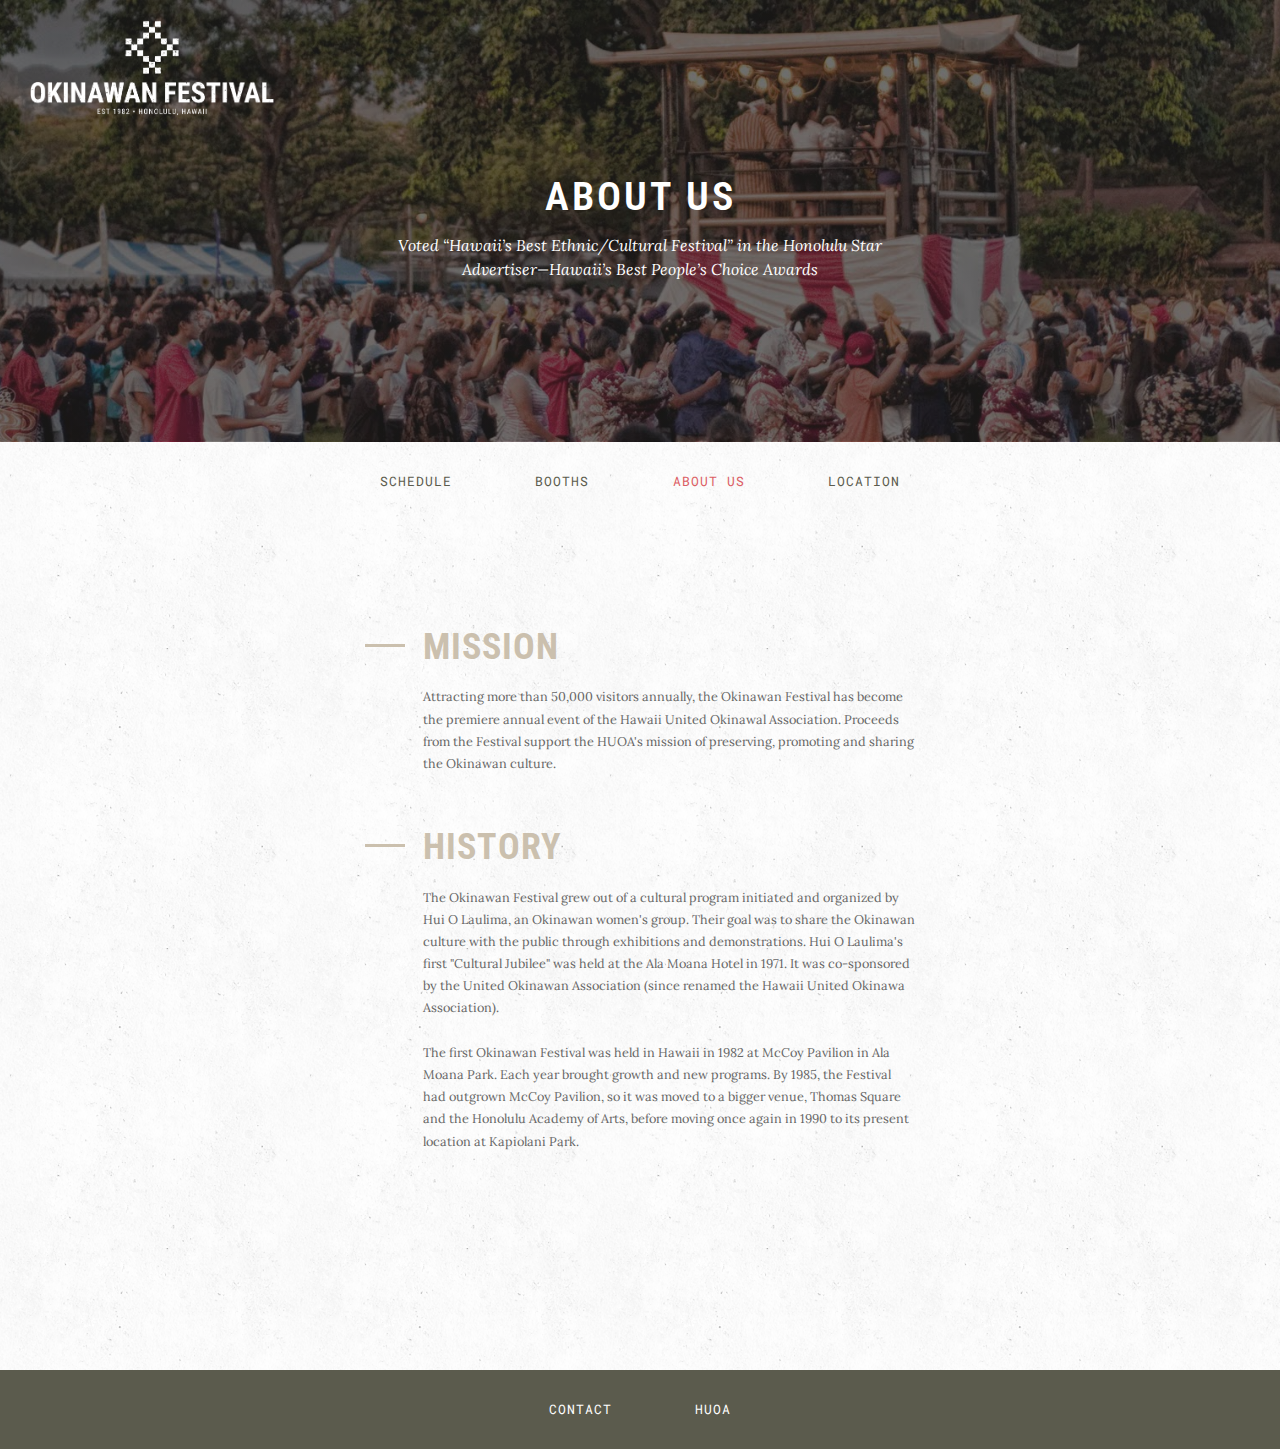
==== about.html @ 2ded5809 "crit" ====
<!doctype html>
<html lang="en">
<head>
<meta charset="utf-8" />
<title>Okinawan Festival | ABOUT US</title> 

<!-- HTML5 -->
<!--[if lt IE 9]>
    <script src="http://html5shim.googlecode.com/svn/trunk/html5.js"></script>
<![endif]-->
    
<!-- VIEWPORT FOR MOBILE -->
<meta name="viewport" content="width=device-width, initial-scale=1" />
     
<!-- MAIN CSS FILE -->    
<link href="css/style.css" rel="stylesheet" type="text/css" />
    
<link href="https://fonts.googleapis.com/css?family=Roboto+Condensed:300,400,700" rel="stylesheet"> 
    
<link href="https://fonts.googleapis.com/css?family=Lora:400,400i,700,700i" rel="stylesheet">
    
<link href="https://fonts.googleapis.com/css?family=Roboto+Mono:300,400,500,700" rel="stylesheet">
    
<link href="https://fonts.googleapis.com/css?family=Roboto:100,100i,300,400,500,700,900" rel="stylesheet">
    


 
 
</head>

<body> 
    
     
    
<header class="site-header toggle-nav">
    
    
    
    
    <div class="site-branding">
        
        
           <a href="index.html"><img src="img/logo-white.png" class="scale-with-grid logo-small"></a>
        
        </div>  
    
    
     

      <!--  Video is muted & autoplays, placed after major DOM elements for performance & has an image fallback --> 
    <!--
            <video autoplay loop id="video-background" muted plays-inline>
              <source src="/img/Bon%20Dance%20-%20Sights%20and%20Sounds%20at%20the%20Okinawan%20Festival.mp4" type="video/mp4">
            </video>
    
    -->

    <!--
<div class="hero-wrapper">

 
      <video loop="loop" muted="muted" autoplay="autoplay">
        <source src="/img/Bon%20Dance%20-%20Sights%20and%20Sounds%20at%20the%20Okinawan%20Festival.mp4"/>
      </video>

</div>
             
--> 
    
 
    
     <section class="hero hero-about text-centered"> 
         
      
        
              
             
             
            <h1>ABOUT US</h1>  
             

            
          <div class="subhead">
            <!--<h3>"It is from knowing the humble beginnings of this wonderful cultural event that we come to fully appreciate it."</h3>
            -->
              
              
            <h3>Voted “Hawaii’s Best Ethnic/Cultural Festival” in the Honolulu Star Advertiser&mdash;Hawaii’s Best People’s Choice Awards
            </h3>
              
          </div>
            
        

        
         
    </section>


    
   
        <nav class="site-navigation">
            <div class="menu-button navicon">NAVICON</div>
            <ul class="nav">
               
                <li><a href="schedule.html">SCHEDULE</a></li>
                <li><a href="booths.html">BOOTHS</a></li>
                <li class="selected"><a href="about.html">ABOUT US</a>
                </li> 
                <li><a href="location.html">LOCATION</a>
                </li> 
            </ul>
        </nav>
        
</header>
    

<main class="site-main test">
    
    
    <div class="container">
        
        <div class="aboutus">
            
        <div class="rectangle"></div>
        <h2>MISSION</h2>
        
        <p>Attracting more than 50,000 visitors annually, the Okinawan Festival has become the premiere annual event of the Hawaii United Okinawal Association. Proceeds from the Festival support the HUOA's mission of preserving, promoting and sharing the Okinawan culture.</p>
        <br>
        
        <div id="rectangle"></div><h2>HISTORY</h2>
        
        <p>The Okinawan Festival grew out of a cultural program initiated and organized by Hui O Laulima, an Okinawan women's group. Their goal was to share the Okinawan culture with the public through exhibitions and demonstrations. Hui O Laulima's first "Cultural Jubilee" was held at the Ala Moana Hotel in 1971. It was co-sponsored by the United Okinawan Association (since renamed the Hawaii United Okinawa Association).
        <br>
        <br>
        The first Okinawan Festival was held in Hawaii in 1982 at McCoy Pavilion in Ala Moana Park. Each year brought growth and new programs. By 1985, the Festival had outgrown McCoy Pavilion, so it was moved to a bigger venue, Thomas Square and the Honolulu Academy of Arts, before moving once again in 1990 to its present location at Kapiolani Park.</p>
            
        </div>
        
    </div><!--END CONTAINER -->
    
    
    
    <!--    
    <section class="superlightgrey">
        <div class="container">
            <div class="row">
                <div class="one-whole column text-centered">
                    <h2>Heading 2</h2>
                    <blockquote>
                        This is a blockquote. Donec sed rhoncus massa. Suspendisse rutrum viverra felis. Vestibulum augue lacus, ullamcorper non suscipit nec, ornare et mauris. Proin mattis fermentum nibh quis gravida.
                        <cite>Citation Source</cite>
                    </blockquote>
                </div>
            </div>
        </div>
    </section> 
    -->
    
</main>
    
    
    
<footer class="site-footer">
   
        <nav class="site-navigation">
            <ul class="nav group">
                <li><a href="index.html">CONTACT</a></li>
                <li><a href="pages.html">HUOA</a></li>
            </ul>
        </nav>
   
</footer>

<!-- MAIN JS -->
<script src="js/script.js"></script>
    
</body>
</html>
---- css/style.css ----
/* #BASE CSS (Initital Setup)
---------------------------------
    #BASE START
        #HTML5
    #BASE CONTENT
        #TYPOGRAPHY
            #BODY
            #HEADINGS
            #PARAGRAPHS
            #LINKS
            #LISTS
            #HELPERS
        #MEDIA
            #IMAGES
        #COMPONENTS
            #BUTTONS
    #BASE LAYOUT
        #MEDIAQUERIES
        #CONTAINER
        #GRID SYSTEM
            #CLEARFIX
    #BASE SITE
        #SITE STRUCTURE
            #HEADER
                #SITE-BRANDING (LOGO)
            #FOOTER
            #SECTIONS
            #SUB PAGES
        #SITE NAVIGATION
            #TOGGLE-NAV (Default for Small Screens)
--------------------------------- */
/* #HTML5 */
header, section, footer, aside, nav, main, article, figure {
  display: block; }

/* #TYPOGRAPHY  */
/* Reference
	62.5%  => 10px
	68.8%  => 11px
	75%    => 12px
	81.3%  => 13px
	87.5%  => 14px
	100%   => 16px
	112.5% => 18px
	125%   => 20px
*/
body p {
  font-family: 'Lora';
  font-size: 9.5pt;
  /* 14px; */
  /*font-size: 78%; /* 14px; */
  line-height: 1.75em;
  /* 14px x 1.5em = 21px */
  font-weight: 400;
  color: #666;
  margin-bottom: 0em; }

/* #HEADINGS
    Based on a Traditional Typographic Scale
    48, 36, 24, 21, 18, 16
*/
h1 {
  font-family: "Roboto Condensed", Helvetica, Arial, sans-serif;
  font-weight: normal;
  margin: 0em 0; }

h2 {
  font-family: "Roboto Condensed", Helvetica, Arial, sans-serif;
  margin: .5em 0; }

h1 {
  font-size: 1em;
  /* 48px / 16px = 3em */
  line-height: 1em;
  font-weight: 600;
  letter-spacing: 3px; }

h2 {
  font-size: 2em;
  /* 36px / 16px = 2.25em */
  line-height: 1.1em;
  font-weight: 700;
  color: #cbc0ae;
  letter-spacing: 1px; }

h3 {
  font-size: .7em;
  /* 24px / 16px = 1.5em */
  line-height: 1.2em;
  font-family: 'Roboto Mono', Helvetica, Arial, sans-serif; }

h4 {
  font-size: 1.3125em;
  /* 21px / 16px = 1.3125em */
  line-height: 1.3em; }

h5 {
  font-size: 1.125em;
  /* 18px / 16px = 1.125em */
  line-height: 1.4em; }

h6 {
  font-size: 1em;
  /* 16px / 16px = 1em */
  line-height: 1.5em; }

/* #PARAGRAPHS */
p {
  margin: 0 0 .5em 0; }

/* #LINKS */
a {
  color: #555;
  text-decoration: none;
  font-weight: 400;
  letter-spacing: 1px; }

a:hover {
  color: #dc5d64;
  letter-spacing: 1px; }

/* #LISTS */
ul, ol, li {
  margin: 0;
  padding: 0; }

ul, ol {
  padding-bottom: 1em; }

ul li ul, ul li ol, ol li ul, ol li ol {
  margin: 0;
  padding-bottom: 0; }

li {
  margin-left: 1.875em; }

/* #BLOCK QUOTES  */
blockquote {
  font-size: 1.142em;
  margin: 1.5em 0;
  padding: 1.5em;
  border-top: 0px solid #ccc;
  border-bottom: 0px solid #ccc; }

blockquote cite {
  display: block;
  opacity: .8;
  font-size: .875em; }

blockquote cite:before {
  content: '\2014';
  margin-right: .25em; }

/* #HELPERS */
.text-centered {
  text-align: center; }

.hidden {
  position: absolute;
  top: -9999px;
  left: -9999px; }

.subheader {
  color: #999;
  margin-top: 1em;
  font-style: normal;
  font-weight: normal;
  clear: both; }

/* HORIZONTAL RULES */
hr {
  border: 0;
  height: 1px;
  background: #ddd;
  margin: 2em 0; }

/* #CODE  */
pre, code {
  font-family: "Courier New", Courier, "Lucida Sans Typewriter", "Lucida Typewriter", monospace;
  font-size: .875em; }

pre {
  margin: 1.5em 0 3em 0;
  line-height: 1.2em; }

code {
  display: block;
  padding: 1em 1.875em;
  background: #f9f9f9;
  border: 1px solid #ccc;
  border-left: 2px solid #ccc;
  overflow-x: auto; }

/* #MEDIA  */
/* #IMAGES */
img.scale-with-grid {
  max-width: 100%;
  height: auto; }

img.float-left {
  float: left;
  margin-right: 1em;
  margin-bottom: 1em;
  clear: both; }

/* Circular images */
img.circular {
  border-radius: 100%; }

/* VIDEO */
.video {
  width: 100%;
  position: relative;
  padding-bottom: 56.25%;
  /* 16:9 */
  padding-top: 25px;
  height: 0;
  margin-bottom: 1em; }
  .video iframe {
    position: absolute;
    top: 0;
    left: 0;
    width: 100%;
    height: 100%; }

/* #COMPONENTS  */
/* #BUTTONS */
button {
  font-size: inherit; }

button, a.button {
  display: inline-block;
  background-color: none;
  border-bottom: 2px solid #dc5d64;
  padding: .35em 0em;
  margin-top: 0em;
  margin-bottom: .5em;
  cursor: pointer;
  line-height: 1em;
  -webkit-transition: all .3s ease;
  -o-transition: all .3s ease;
  transition: all .3s ease;
  color: #dc5d64; }

button.alt, a.button.alt {
  background-color: rgba(255, 255, 255, 0);
  border: 2px solid #dc5d64;
  color: #dc5d64;
  -webkit-transition: all .3s ease;
  -o-transition: all .3s ease;
  transition: all .3s ease; }

button:hover, a.button:hover {
  background-color: rgba(255, 255, 255, 0);
  border-bottom: solid 2px #333;
  text-decoration: none;
  -webkit-transition: all .5s ease;
  -o-transition: all .5s ease;
  transition: all .5s ease;
  color: #333; }

/* #ACCORDIAN */
.accordian {
  border-top: 1px solid #eee;
  border-bottom: 1px solid #eee;
  margin-top: 2em; }
  .accordian + .accordian {
    border-top: none;
    margin-top: 0; }
  .accordian .collapsible {
    opacity: 0;
    max-height: 0;
    -webkit-transition: 0.2s ease-in-out all;
    -o-transition: 0.2s ease-in-out all;
    transition: 0.2s ease-in-out all;
    padding: 0 1.5em;
    overflow: hidden; }
  .accordian.open .collapsible {
    opacity: 1;
    max-height: 2000px;
    padding: 1em 1.5em 3em 1.5em; }
  .accordian h4 {
    margin: 0;
    padding: 1.5em 1em; }
    .accordian h4 span.light {
      margin-left: .3em;
      font-weight: normal; }
    .accordian h4:hover {
      background: rgba(0, 0, 0, 0.03);
      cursor: pointer; }
  .accordian:last-of-type {
    margin-bottom: 3em; }
  .accordian p:last-of-type {
    margin-bottom: 0; }
  .accordian:after {
    content: "";
    display: table;
    clear: both; }

/* ACCORDIAN ARROWS */
.accordian .arrow {
  width: 0;
  height: 0;
  border-left: 5px solid transparent;
  border-right: 5px solid transparent;
  border-top: 5px solid #888;
  border-bottom: 1px solid transparent;
  display: inline-block;
  float: right;
  margin-top: .5em;
  margin-bottom: 0;
  margin-left: .5em;
  margin-right: .2em; }
  .accordian .arrow.up {
    border-bottom: 5px solid #888;
    border-top: none;
    margin-bottom: 2px; }

.accordian.open .arrow {
  border-bottom: 5px solid #888;
  border-top: none;
  margin-bottom: 2px; }

/* LAYOUT */
/*
#MEDIA QUERIES (Mobile First)
	#DEFAULT+ (Mobile First - Default Settings in the CSS Above)
	#SMALL- (Mobile Only Overrides) - max-width: 767px
	#MEDIUM+ (Tablet) - min-width: 768px
	#LARGE+ (Desktop) - min-width: 1050px
	#EXTRALARGE+ (Desktop+) - min-width: 1250px  */
/* SMALL+ (Mobile First Defaults) */
body {
  margin: 0;
  padding: 0; }

.container {
  width: 92%;
  margin: 0 auto;
  padding: 0 4%; }

/* SMALL- MEDIA QUERY (e.g. for mobile overrides) */
@media (max-width: 767px) {
  /* Inherits Small/Mobile Body Type from Above */
  /* Inherits Small/Mobile Fluid Width from Above */ }

/* #MEDIUM+ MEDIA QUERY */
@media (min-width: 768px) {
  /* Inherits Small/Mobile Body Type from Above */
  /* Inherits Small/Mobile Fluid Width from Above */ }

/* #LARGE+ MEDIA QUERY */
@media (min-width: 1050px) {
  /* LARGE BODY TYPE */
  body {
    font-size: 100%;
    /* 16px; */ }
  /* FIXED WIDTH */
  .container {
    width: 900px;
    padding: 0 50px; } }

/* #EXTRA-LARGE+ MEDIA QUERY */
@media (min-width: 1250px) {
  /* EXTRA-LARGE BODY TYPE */
  body {
    font-size: 112.5%;
    /* 18px; */ }
  /* FIXED WIDTH */
  .container {
    width: 1100px; } }

/* Default Grid (on SMALL+ Screen Sizes) */
.row {
  margin: 0; }

.column {
  margin: 0 0 .5em 0; }

/* Medium Grid (on MEDIUM+ Screen Sizes) */
@media (min-width: 768px) {
  .column {
    float: left;
    margin-right: 8%; }
  .column:last-child {
    margin-right: 0; }
  .column.centered {
    float: none;
    margin-left: auto;
    margin-right: auto; }
  .one-whole.column {
    width: 100%; }
  .one-half.column {
    width: 46%; }
  .one-third.column {
    width: 28%; }
  .two-thirds.column {
    width: 64%; }
  .one-fourth.column {
    width: 19%; }
  .one-fifth.column {
    width: 13.6%; }
  .four-fifths.column {
    width: 77%; } }

/* #CLEARFIXES */
.group:after,
.row:after,
.container:after,
.nav:after {
  content: "";
  display: table;
  clear: both;
  font-size: 0; }

/* Header & Footer */
body {
  background: #fff; }

/* Header & Footer */
.site-header a,
.site-footer a {
  color: #fff; }

.site-header a:hover,
.site-footer a:hover {
  color: #dc5d64;
  text-decoration: none; }

/* Header Only */
.site-header {
  background: #fff;
  border-bottom: 0px solid #ccc; }
  .site-header .container {
    padding-top: .5em; }
    @media (min-width: 768px) {
      .site-header .container {
        padding-top: .75em; } }

/* Site Branding */
.site-branding {
  display: block;
  width: 100%;
  padding-bottom: 25px; }
  .site-branding .logo-small {
    height: 100px;
    width: auto;
    padding-top: 20px;
    padding-left: 30px;
    padding-bottom: 25px; }
  .site-branding h1 {
    font-size: 1.5em;
    font-weight: normal;
    font-style: normal;
    margin: 0 auto;
    color: #999;
    padding: .5em 0 .1em 0; }
    .site-branding h1 a {
      font-weight: bold; }

@media (max-width: 767px) {
  .site-branding {
    display: block;
    width: 100%;
    padding-bottom: 50px; }
    .site-branding .logo-small {
      display: block;
      margin: 0 auto;
      padding-left: 0; } }

/* Footer Only */
.site-footer {
  background: #5b5b4d;
  border-top: 0px solid #ccc;
  margin-top: 0px; }
  .site-footer .site-navigation a {
    color: #fff; }
  .site-footer a:hover {
    color: #dc5d64;
    text-decoration: none; }
  .site-footer .container {
    padding-top: .25em;
    padding-bottom: .25em; }
    @media (min-width: 768px) {
      .site-footer .container {
        padding-bottom: .5em; } }

.logo {
  display: inline-block;
  width: 450px; }

/* Main Site Section (Main Content Area) */
.site-main {
  padding-top: 150px;
  background: url("/img/white-wall.png");
  background-repeat: repeat;
  background-size: auto;
  background-position: top; }
  .site-main a.button {
    margin-top: 1.5em; }
  .site-main .rectangle {
    height: 3px;
    width: 40px;
    background-color: #cbc0ae;
    display: block;
    float: left;
    margin: 1em .25em 20em 0em; }

@media (max-width: 767px) {
  .site-main.home {
    padding-top: 0; } }

div.subhead {
  display: block;
  margin: 0 auto;
  width: 45%;
  padding-top: 0em; }
  div.subhead h3 {
    font-family: 'Lora';
    font-size: .88em;
    font-weight: 400;
    font-style: normal;
    color: #777;
    line-height: 150%;
    padding-top: 0px;
    font-style: italic; }

.banner {
  position: absolute;
  width: 130px;
  right: 100px;
  top: 400px; }

@media (max-width: 767px) {
  .site-main .rectangle {
    display: none; } }

@media (max-width: 767px) {
  .site-main {
    padding-top: 0;
    padding-top: 25px; }
  .handstand {
    display: block; } }

@media (min-width: 768px) {
  .handstand {
    height: auto;
    width: 45%;
    position: absolute;
    display: block; }
  .half-container {
    position: relative; }
  .half-container .row {
    position: absolute;
    top: 0;
    padding-right: 30px; }
  #ourstory {
    padding-top: 200px; } }

.partial-column {
  width: 85%;
  height: auto;
  display: block; }

@media (max-width: 767px) {
  .partial-column {
    width: 85%;
    height: auto;
    display: block;
    margin: 0 auto;
    text-align: center; } }

.ourstory {
  opacity: 0;
  padding-top: 1.2em; }

.ourstoryfadein {
  opacity: 1;
  padding-top: 0em;
  -webkit-transition: all 1.5s ease;
  -o-transition: all 1.5s ease;
  transition: all 1.5s ease; }

.story-image {
  opacity: 1;
  margin-top: 0em;
  -webkit-transition: all 1.75s ease;
  -o-transition: all 1.75s ease;
  transition: all 1.75s ease; }

.girl {
  padding-top: 25px;
  width: 700px; }

@media (max-width: 767px) {
  .girl {
    padding-top: 0px;
    width: 700px; } }

.story-image-fadein {
  opacity: 1;
  margin-top: 0em;
  -webkit-transition: all 1.75s ease;
  -o-transition: all 1.75s ease;
  transition: all 1.75s ease; }

div.one-half.column img {
  display: block; }

.okinawa-islands {
  width: 16em;
  height: auto;
  position: absolute;
  right: 200px;
  top: 1180px; }

@media (max-width: 767px) {
  .okinawa-islands {
    display: none; } }

.hawaiian-islands {
  width: 25em;
  height: auto;
  position: absolute;
  left: 150px;
  top: 2000px; }

@media (max-width: 767px) {
  .hawaiian-islands {
    display: none; } }

@media (max-width: 767px) {
  div.one-half.column img {
    display: block; }
  #ourstory {
    padding-top: 0px; } }

.ourentertainment .one-half.column {
  padding-top: 10em; }

.ourentertainment img {
  padding-top: 15em; }

.ent {
  opacity: 0;
  margin-top: 1.2em; }

.ourentertainmentfadein {
  opacity: 1;
  margin-top: 0em;
  -webkit-transition: all 1.5s ease;
  -o-transition: all 1.5s ease;
  transition: all 1.5s ease; }

.ent-image {
  opacity: 0;
  margin-top: 1em; }

.ent-image-fadein {
  opacity: 1;
  margin-top: 0em;
  -webkit-transition: all 1.75s ease;
  -o-transition: all 1.75s ease;
  transition: all 1.75s ease; }

@media (max-width: 767px) {
  .ourentertainment {
    margin-bottom: 2em; }
    .ourentertainment .one-half.column {
      padding-top: 0px; }
    .ourentertainment img {
      padding-top: 0px; } }

.pattern {
  height: 250px;
  position: absolute; }

.ourgoods .one-half.column {
  padding-top: 10em; }

.ourgoods img {
  padding-top: 12em; }

@media (max-width: 767px) {
  .ourgoods {
    margin-bottom: 2em; }
    .ourgoods .one-half.column {
      padding-top: 0em; }
    .ourgoods img {
      padding-top: 0em; } }

.goods {
  opacity: 0;
  margin-top: 1.2em; }

.goods-fadein {
  opacity: 1;
  margin-top: 0em;
  -webkit-transition: all 1.5s ease;
  -o-transition: all 1.5s ease;
  transition: all 1.5s ease; }

.goods-image {
  opacity: 0;
  margin-top: 1em; }

.goods-image-fadein {
  opacity: 1;
  -webkit-transition: all 1.75s ease;
  -o-transition: all 1.75s ease;
  transition: all 1.75s ease;
  margin-top: 0em; }

.ourlocation .one-half.column {
  padding-top: 15em;
  padding-bottom: 15em; }

.ourlocation img {
  padding-top: 12em; }

@media (max-width: 767px) {
  .ourlocation {
    margin-bottom: 2em; }
    .ourlocation .one-half.column {
      padding-top: 0em;
      padding-bottom: 1em; }
    .ourlocation img {
      padding-top: 0em; } }

.diamondhead {
  display: block; }

.location {
  opacity: 0;
  margin-top: 1.2em; }

.location-fadein {
  opacity: 1;
  margin-top: 0em;
  -webkit-transition: all 1.5s ease;
  -o-transition: all 1.5s ease;
  transition: all 1.5s ease; }

.location-image {
  opacity: 0;
  margin-top: 1em; }

.location-image-fadein {
  opacity: 1;
  -webkit-transition: all 1.75s ease;
  -o-transition: all 1.75s ease;
  transition: all 1.75s ease;
  margin-top: 0em; }

/* Main Sections */
section {
  padding: 0em 0; }

/* Hero Sections */
.container .hero {
  position: relative;
  top: 2em;
  margin-bottom: 3em; }

.hero {
  background-repeat: no-repeat;
  background-size: cover;
  background-position: center;
  border-top: none;
  padding: 8em 1em 8em 1em;
  margin-bottom: 0em;
  background-color: #f2f1ef; }
  .hero h1, .hero h2 {
    font-size: 2.2em;
    line-height: 1.1em;
    max-width: 10em;
    color: #dc5d64;
    padding-bottom: 0em; }
  .hero p {
    max-width: 22em; }
  .hero.text-centered h1, .hero.text-centered h2, .hero.text-centered h3, .hero.text-centered h4, .hero.text-centered h5, .hero.text-centered h6, .hero.text-centered p {
    margin-left: auto;
    margin-right: auto; }
  .hero.full-width {
    margin-top: 0;
    margin-bottom: 0; }

/* Colored Sections */
section.superlightgrey {
  background: #f9f9f9;
  padding: 5em 0 2em 0; }

section.lightgrey {
  background: #e0e0e0;
  padding: 5em 0 2em 0; }

section.darkgrey {
  background: #222;
  color: #fff;
  padding: 5em 0 2em 0; }

section.nav {
  background-color: #4e4755;
  height: 15px; }

section.hero.superlightgrey, section.hero.lightgrey, section.hero.darkgrey {
  padding: 6em 1em 5em 1em; }

/* Sub Pages with Multiple Column Layout */
@media (min-width: 768px) {
  .subpage-sidebar {
    float: left;
    width: 21%;
    padding-right: 4%; } }

.subpage-sidebar .subheader {
  font-size: 1em;
  font-style: normal;
  font-weight: normal;
  margin-top: .5em;
  margin-bottom: 0;
  padding: .5em 0;
  border-bottom: 0px solid #ccc;
  text-transform: uppercase;
  letter-spacing: .1em;
  color: #999; }

.subpage-main {
  margin-bottom: 0em; }
  @media (min-width: 768px) {
    .subpage-main {
      float: right;
      width: 70%;
      padding-left: 4%;
      border-left: 0px solid #ccc; } }
  .subpage-main section:first-child {
    padding-top: 0; }
  .subpage-main section:last-child {
    padding-bottom: 0em; }

.subpage-navigation {
  font-family: "Roboto Mono", Helvetica, Arial, sans-serif;
  padding: 0; }
  .subpage-navigation ul li {
    list-style: none;
    margin-left: 0; }
    .subpage-navigation ul li a {
      text-decoration: none;
      display: block;
      padding: .5em .875em;
      border-bottom: 0px solid #ccc; }
    .subpage-navigation ul li ul {
      border-top: none; }
      .subpage-navigation ul li ul li a {
        padding-left: 1.875em; }

main.test {
  z-index: 2; }

section.hero.text-centered.hero-video {
  margin-top: 0px;
  background-color: none;
  opacity: 1;
  z-index: 0; }

video {
  width: 100%;
  max-width: 100%; }

.hero-wrapper {
  position: relative;
  bottom: 0;
  right: 0;
  height: auto;
  width: auto;
  min-height: 100%;
  min-width: 100%;
  z-index: 0;
  overflow: hidden; }

.hero-about {
  background: -webkit-gradient(linear, left top, left bottom, from(rgba(35, 34, 32, 0.65)), to(rgba(35, 34, 32, 0.65))), url("/img/DSC_9577100904.jpg");
  background: -webkit-linear-gradient(rgba(35, 34, 32, 0.65), rgba(35, 34, 32, 0.65)), url("/img/DSC_9577100904.jpg");
  background: -o-linear-gradient(rgba(35, 34, 32, 0.65), rgba(35, 34, 32, 0.65)), url("/img/DSC_9577100904.jpg");
  background: linear-gradient(rgba(35, 34, 32, 0.65), rgba(35, 34, 32, 0.65)), url("/img/DSC_9577100904.jpg");
  background-repeat: no-repeat;
  background-size: cover;
  background-position: center;
  border-top: none;
  padding: 8em 1em 8em 1em;
  margin-bottom: 0em; }
  .hero-about h1 {
    color: #fff; }
  .hero-about .subhead h3 {
    color: #fff; }

div.aboutus {
  display: block;
  margin: 0 auto;
  width: 50%;
  padding: 1em 0; }
  div.aboutus p {
    margin-bottom: 15px; }
  div.aboutus p:last-child {
    margin-bottom: 200px; }
  div.aboutus .rectangle {
    height: 3px;
    width: 40px;
    background-color: #cbc0ae;
    display: block;
    float: left;
    margin: 1.9em 1em 7em 0em; }
  div.aboutus #rectangle {
    height: 3px;
    width: 40px;
    background-color: #cbc0ae;
    display: block;
    float: left;
    margin: 1.9em 1em 25em 0em; }

@media (max-width: 767px) {
  div.aboutus {
    width: 90%; }
    div.aboutus p {
      margin-bottom: 10px; }
    div.aboutus .rectangle {
      display: none; }
    div.aboutus #rectangle {
      display: none; } }

.hero-schedule {
  background: -webkit-gradient(linear, left top, left bottom, from(rgba(35, 34, 32, 0.7)), to(rgba(35, 34, 32, 0.7))), url("/img/DSF2089.jpg");
  background: -webkit-linear-gradient(rgba(35, 34, 32, 0.7), rgba(35, 34, 32, 0.7)), url("/img/DSF2089.jpg");
  background: -o-linear-gradient(rgba(35, 34, 32, 0.7), rgba(35, 34, 32, 0.7)), url("/img/DSF2089.jpg");
  background: linear-gradient(rgba(35, 34, 32, 0.7), rgba(35, 34, 32, 0.7)), url("/img/DSF2089.jpg");
  background-repeat: no-repeat;
  background-size: cover;
  background-position: center;
  border-top: none;
  padding: 8em 1em 8em 1em;
  margin-bottom: 0em; }
  .hero-schedule .subhead h3 {
    color: #fff; }

div.schedule {
  display: block;
  margin: 0 auto;
  width: 75%;
  text-align: left; }
  div.schedule ul li {
    list-style: none; }
  div.schedule .one-fifth.column {
    text-align: right; }
  div.schedule hr {
    display: block;
    margin-top: 0.5em;
    margin-bottom: 1.5em;
    margin-left: auto;
    margin-right: auto;
    height: 1px;
    background-color: #cbc0ae; }
  div.schedule hr.sub {
    display: block;
    margin-top: 0.5em;
    margin-bottom: 2em;
    margin-left: auto;
    margin-right: auto;
    height: 1px;
    background-color: #cbc0ae; }

div.schedule:last-child {
  margin-bottom: 5em; }

.hero-booths {
  background: -webkit-gradient(linear, left top, left bottom, from(rgba(35, 34, 32, 0.65)), to(rgba(35, 34, 32, 0.65))), url("/img/chips.jpg");
  background: -webkit-linear-gradient(rgba(35, 34, 32, 0.65), rgba(35, 34, 32, 0.65)), url("/img/chips.jpg");
  background: -o-linear-gradient(rgba(35, 34, 32, 0.65), rgba(35, 34, 32, 0.65)), url("/img/chips.jpg");
  background: linear-gradient(rgba(35, 34, 32, 0.65), rgba(35, 34, 32, 0.65)), url("/img/chips.jpg");
  backgrosnd-repeat: no-repeat;
  background-size: cover;
  background-position: center;
  border-top: none;
  padding: 8em 1em 8em 1em;
  margin-bottom: 0em; }
  .hero-booths h1 {
    color: #fff; }
  .hero-booths .subhead h3 {
    color: #fff; }

.booths p {
  padding-bottom: 14px; }

div.food {
  display: block;
  margin: 0 auto;
  width: 75%;
  text-align: left;
  padding-bottom: 5em; }
  div.food hr {
    display: block;
    margin-top: 0.5em;
    margin-bottom: 1.25em;
    margin-left: auto;
    margin-right: auto;
    height: 1px;
    background-color: #cbc0ae; }
  div.food ul li {
    list-style: none; }
  @media (max-width: 768px) {
    div.food {
      width: 75%; } }

div.artsandcrafts {
  display: block;
  margin: 0 auto;
  width: 75%;
  padding-bottom: 2em; }
  div.artsandcrafts hr {
    display: block;
    margin-top: 0;
    margin-bottom: 0em;
    margin-left: auto;
    margin-right: auto;
    height: 1px;
    background-color: #cbc0ae; }
  div.artsandcrafts ul li {
    list-style: none; }

div.artsandcrafts-2 {
  display: block;
  margin: 0 auto;
  width: 40%;
  padding-bottom: 5em; }
  div.artsandcrafts-2 hr {
    display: block;
    margin-top: 0.5em;
    margin-bottom: 1.25em;
    margin-left: auto;
    margin-right: auto;
    height: 1px;
    background-color: #cbc0ae; }
  div.artsandcrafts-2 ul li {
    list-style: none; }

/* MENU S */
/* Style the tab */
div.tab {
  overflow: hidden;
  border: 1px solid transparent;
  background-color: transparent;
  display: inline-block;
  text-align: center; }

div.row.tab-div {
  padding-bottom: 2em; }

/* Style the buttons inside the tab */
div.tab button {
  border: 0px solid #dc5d64;
  outline: none;
  cursor: pointer;
  padding: .85em 1.7em;
  -webkit-transition: all 0.3s ease;
  -o-transition: all 0.3s ease;
  transition: all 0.3s ease;
  font-size: .8em;
  text-align: center;
  margin-left: 1em;
  margin-right: 1em;
  background-color: transparent;
  font-family: 'Roboto Condensed', sans-serif;
  letter-spacing: 1px;
  font-weight: 300;
  line-height: 1.5em;
  color: #555;
  border: 1px solid;
  -webkit-border-radius: .25em;
  -moz-border-radius: .25em;
  border-radius: .25em; }

@media (max-width: 767px) {
  div.row.tab-div {
    padding-top: 3em;
    display: block; }
  div.tab {
    display: inline-block;
    float: none;
    margin-left: 0em;
    margin-right: 0em; }
  div.tab button {
    margin-top: 0em;
    margin-left: .5em;
    margin-right: .5em;
    display: block; } }

/* Change background color of buttons on hover */
div.tab button:hover {
  color: #dc5d64;
  -webkit-transition: all .3s ease;
  -o-transition: all .3s ease;
  transition: all .3s ease; }

/* Create an active/current tablink class */
div.tab button.active {
  background-color: transparent;
  color: #dc5d64;
  -webkit-transition: all .3s ease;
  -o-transition: all .3s ease;
  transition: all .3s ease; }

/* Style the tab content */
.tabcontent {
  display: none;
  padding: 6px 12px;
  -webkit-animation: fadeEffect 2s;
  animation: fadeEffect 2s; }

/* Fade in tabs */
/*
@-webkit-keyframes fadeEffect {
    from {opacity: 0;}
    to {opacity: 1;}
}
*/
@-webkit-keyframes fadeEffect {
  from {
    opacity: 0; }
  to {
    opacity: 1; } }
@keyframes fadeEffect {
  from {
    opacity: 0; }
  to {
    opacity: 1; } }

/*LOCATION*/
.hero-location {
  background: -webkit-gradient(linear, left top, left bottom, from(rgba(35, 34, 32, 0.7)), to(rgba(35, 34, 32, 0.7))), url("/img/_DSF1479.jpg");
  background: -webkit-linear-gradient(rgba(35, 34, 32, 0.7), rgba(35, 34, 32, 0.7)), url("/img/_DSF1479.jpg");
  background: -o-linear-gradient(rgba(35, 34, 32, 0.7), rgba(35, 34, 32, 0.7)), url("/img/_DSF1479.jpg");
  background: linear-gradient(rgba(35, 34, 32, 0.7), rgba(35, 34, 32, 0.7)), url("/img/_DSF1479.jpg");
  background-repeat: no-repeat;
  background-size: cover;
  background-position: center;
  border-top: none;
  padding: 8em 1em 8em 1em;
  margin-bottom: 0em; }
  .hero-location .subhead h3 {
    color: #fff; }

/*MAP*/
.event-map {
  display: block;
  margin: 0 auto;
  width: 90%; }
  .event-map hr {
    display: block;
    margin-top: 0.5em;
    margin-bottom: 1.5em;
    margin-left: auto;
    margin-right: auto;
    height: 1px;
    background-color: #cbc0ae; }
  .event-map hr.sub {
    display: block;
    margin-top: 0.5em;
    margin-bottom: 2em;
    margin-left: auto;
    margin-right: auto;
    height: 1px;
    background-color: #cbc0ae; }

.map {
  margin: 0 auto;
  padding: 0% 0 15% 8%;
  width: 90%;
  height: auto;
  opacity: 1; }

.map-fadein {
  margin: 0 auto;
  padding: 0% 0 10% 8%;
  width: 90%;
  height: auto;
  opacity: 1; }

@font-face {
  font-family: 'droid_serifbold';
  src: url("/fonts/droidserif-bold-macroman/DroidSerif-Bold-webfont.eot");
  src: url("/fonts/droidserif-bold-macroman/DroidSerif-Bold-webfont.eot?#iefix") format("embedded-opentype"), url("/fonts/droidserif-bold-macroman/DroidSerif-Bold-webfont.woff2") format("woff2"), url("/fonts/droidserif-bold-macroman/DroidSerif-Bold-webfont.woff") format("woff"), url("/fonts/droidserif-bold-macroman/DroidSerif-Bold-webfont.ttf") format("truetype"), url("/fonts/droidserif-bold-macroman/DroidSerif-Bold-webfont.svg#droid_serifbold") format("svg");
  font-weight: normal;
  font-style: normal; }

/* Sub Pages with Multiple Column Layout */
@media (min-width: 768px) {
  .subpage-sidebar {
    float: left;
    width: 21%;
    padding-right: 4%; } }

.subpage-sidebar .subheader {
  font-size: 1em;
  font-style: normal;
  font-weight: normal;
  margin-top: .5em;
  margin-bottom: 0;
  padding: .5em 0;
  border-bottom: 1px solid #ccc;
  text-transform: uppercase;
  letter-spacing: .1em;
  color: #999; }

@media (min-width: 768px) {
  .subpage-main {
    float: right;
    width: 70%;
    padding-left: 4%;
    border-left: 1px solid #ccc; } }

.subpage-main section:first-child {
  padding-top: 0; }

.subpage-main section:last-child {
  padding-bottom: 5em; }

.subpage-navigation {
  font-family: "Roboto Mono", Helvetica, Arial, sans-serif;
  padding: 0; }
  .subpage-navigation ul li {
    list-style: none;
    margin-left: 0; }
    .subpage-navigation ul li a {
      text-decoration: none;
      display: block;
      padding: .5em .875em;
      border-bottom: 1px solid #ccc; }
    .subpage-navigation ul li ul {
      border-top: none; }
      .subpage-navigation ul li ul li a {
        padding-left: 1.875em; }

/* Sub page with list items */
.list-item {
  padding: 2em 0; }
  .list-item .featured-image {
    width: 30%;
    margin-right: 5%;
    float: left; }
  .list-item article {
    margin-left: 35%; }
    .list-item article h2 {
      margin-top: 0; }
  .list-item:after {
    content: "";
    display: table;
    clear: both; }

.list-item + .list-item {
  margin-top: 2em;
  border-top: 1px solid #eee;
  padding-top: 4em; }

/* Swap the display order of two columns */
.orderswap .one-half.column:first-child {
  float: right;
  margin-right: 0; }

/* Articles */
article {
  max-width: 38em;
  margin: 0 auto 8em auto; }
  article h1 {
    text-align: center; }
  article h1 + h2 {
    text-align: center;
    font-size: 1.5em;
    line-height: 1.25em;
    font-weight: normal;
    margin-bottom: 1em; }
  article .date {
    text-align: center;
    font-size: .625em;
    line-height: .625em;
    color: #999;
    font-weight: normal; }
  article .date + p {
    margin-top: 2em; }

/* Thumb Lists */
ul.thumblist li {
  list-style: none;
  margin: 0;
  padding: 3em 0;
  clear: both; }
  ul.thumblist li img {
    max-width: 30%;
    margin: 0 2em 1em 0;
    float: left; }

ul.thumblist li + li {
  border-top: 1px solid #ddd; }

@media (max-width: 767px) {
  ul.thumblist li img {
    max-width: 100%;
    margin: 0 0 1em 0;
    float: none; } }

ul.thumblist-grid {
  margin: 2em 0; }
  ul.thumblist-grid li {
    list-style: none;
    margin-left: 0;
    margin-bottom: 2em;
    width: 46%;
    margin-right: 8%;
    float: left;
    text-align: center;
    font-size: .8em; }
    ul.thumblist-grid li a {
      outline: none; }
    ul.thumblist-grid li a img {
      -webkit-transition: border-color .3s ease;
      -o-transition: border-color .3s ease;
      transition: border-color .3s ease;
      border-color: #fff; }
    ul.thumblist-grid li a img:hover {
      border: 3px solid #39c;
      margin: -3px; }
    ul.thumblist-grid li h5, ul.thumblist-grid li p {
      line-height: 1.2em; }
  ul.thumblist-grid li:nth-child(even) {
    margin-right: 0; }
  @media (min-width: 768px) {
    ul.thumblist-grid li {
      width: 19%; }
    ul.thumblist-grid li:nth-child(even) {
      margin-right: 8%; }
    ul.thumblist-grid li:nth-child(4n) {
      margin-right: 0; } }

/* #SITE NAVIGATION  */
/* Default Site-Navigation Menu (both header & footer) */
.site-navigation {
  font-family: "Roboto Mono", Helvetica, Arial, sans-serif;
  background-repeat: repeat;
  background-position: top;
  background-size: auto;
  font-size: .7em;
  display: block;
  width: 100%;
  padding: 2.5em 0em 1.75em 0em; }
  @media (max-width: 767px) {
    .site-navigation {
      background-color: #5b5b4d; } }
  .site-navigation .menu-button {
    display: none; }
  .site-navigation ul {
    padding: 0;
    text-align: center; }
    .site-navigation ul li {
      margin: 0;
      padding: 0 2em;
      display: inline-block;
      display: -webkit-inline-box;
      display: -webkit-inline-flex;
      display: -ms-inline-flexbox;
      display: inline-flex; }
      .site-navigation ul li a {
        display: block;
        padding: .5em .75em .4em .75em;
        color: #5b5b4d;
        letter-spacing: 1px; }
      .site-navigation ul li a:hover {
        color: #dc5d64;
        text-decoration: underline; }
      .site-navigation ul li ul {
        border-top: none;
        margin: 0;
        padding: 0; }
  @media (min-width: 768px) {
    .site-navigation ul {
      border-top: none;
      margin: 0;
      padding: 0; }
      .site-navigation ul li {
        display: inline-block;
        /* DROP DOWN MENU */
        /* stack nested lists */
        /* hide nested lists by default */
        /* show nested lists on hover */
        /* SELECTED STATE */ }
        .site-navigation ul li a {
          margin: 0 .5em;
          padding: 0em .5em .75em .5em; }
        .site-navigation ul li li {
          display: block; }
        .site-navigation ul li ul {
          text-align: left;
          position: absolute;
          z-index: 100;
          left: -9000px;
          background: #fff;
          margin-left: .5em; }
        .site-navigation ul li:hover ul {
          left: auto; }
        .site-navigation ul li.selected a, .site-navigation ul li.current-menu-item a {
          font-weight: 400;
          color: #dc5d64; }
        .site-navigation ul li.selected li a, .site-navigation ul li.current-menu-item li a {
          font-weight: normal; } }

/* Default Site-Navigation (header only) */
@media (min-width: 768px) {
  .site-header .site-navigation {
    float: right; } }

/* Default Site-Navigation (footer only) */
.site-footer .site-navigation ul {
  border-top: none;
  margin: 0; }

/* Navicon Menu */
.menu-button.navicon {
  color: rgba(255, 255, 255, 0); }
  .menu-button.navicon.expanded {
    color: rgba(255, 255, 255, 0); }
  .menu-button.navicon:hover {
    cursor: default; }
  .menu-button.navicon:after {
    cursor: pointer;
    color: #fff;
    content: '\2630';
    font-size: 1.5em;
    margin-top: -.8em;
    margin-left: .5em;
    margin-right: 1em;
    width: 1em;
    height: 1em;
    line-height: 1em;
    display: block;
    float: right; }
  .menu-button.navicon.expanded:after {
    content: '\2715'; }

/* Toggle-Nav */
.toggle-nav .site-branding {
  float: left; }

.toggle-nav .menu-button,
.toggle-nav .menu-button.expanded {
  display: none; }

.toggle-nav .menu-button::-moz-selection {
  background: rgba(255, 255, 255, 0); }

.toggle-nav .menu-button::selection {
  background: rgba(255, 255, 255, 0); }

@media (max-width: 767px) {
  .toggle-nav .menu-button,
  .toggle-nav .menu-button.expanded {
    display: block;
    float: right;
    margin-top: 0em;
    margin-bottom: 0em; }
  .toggle-nav .menu-button:hover {
    cursor: pointer; }
  .toggle-nav .menu-button + ul,
  .toggle-nav .menu-button + div ul,
  .toggle-nav .menu-button.expanded + ul,
  .toggle-nav .menu-button.expanded + div ul {
    clear: both;
    display: block;
    margin: 0;
    padding: .5em 0; }
  .toggle-nav .menu-button + ul,
  .toggle-nav .menu-button + div ul {
    display: none; }
    .toggle-nav .menu-button + ul li,
    .toggle-nav .menu-button + div ul li {
      clear: both;
      margin: 0;
      display: block; }
      .toggle-nav .menu-button + ul li a,
      .toggle-nav .menu-button + div ul li a {
        padding: .75em;
        -webkit-transition: all .3s ease;
        -o-transition: all .3s ease;
        transition: all .3s ease;
        color: #fff; }
      .toggle-nav .menu-button + ul li a:hover,
      .toggle-nav .menu-button + div ul li a:hover {
        color: #dc5d64; }
  .toggle-nav .menu-button.expanded + ul,
  .toggle-nav .menu-button.expanded + div ul {
    display: block;
    text-align: center; } }

/* Animated Toggle-Nav Menu */
@media (max-width: 767px) {
  .toggle-nav.animated .menu-button + ul,
  .toggle-nav.animated .menu-button + div ul {
    display: block;
    max-height: 0;
    overflow: hidden;
    opacity: 0;
    padding: 0;
    border-width: 0;
    -webkit-transition: all .3s ease;
    -o-transition: all .3s ease;
    transition: all .3s ease; }
  .toggle-nav.animated .menu-button.expanded + ul,
  .toggle-nav.animated .menu-button.expanded + div ul {
    max-height: 138em;
    opacity: 1;
    padding: .5em 0;
    border-width: 0px;
    -webkit-transition: all .6s ease;
    -o-transition: all .6s ease;
    transition: all .6s ease; }
  .toggle-nav.animated .menu-button + ul li,
  .toggle-nav.animated .menu-button + div ul li {
    padding: 0;
    opacity: 0;
    -webkit-transition: all .3s ease;
    -o-transition: all .3s ease;
    transition: all .3s ease; }
  .toggle-nav.animated .menu-button.expanded + ul li,
  .toggle-nav.animated .menu-button.expanded + div ul li {
    padding: .25em;
    opacity: 1;
    -webkit-transition: all .6s ease .2s;
    -o-transition: all .6s ease .2s;
    transition: all .6s ease .2s; }
  .toggle-nav.animated .menu-button + ul li a,
  .toggle-nav.animated .menu-button + div ul li a {
    padding: 0;
    -webkit-transition: all .3s ease;
    -o-transition: all .3s ease;
    transition: all .3s ease; }
  .toggle-nav.animated .menu-button.expanded + ul li a,
  .toggle-nav.animated .menu-button.expanded + div ul li a {
    padding: .75em; } }

/* FORMS */
form {
  margin: 1.75em 0; }

form label {
  display: block; }

form input,
form textarea {
  font-family: Helvetica, Arial, sans-serif;
  font-size: 1em;
  line-height: 1.15em;
  display: block;
  margin-bottom: 1.25em;
  width: 100%;
  color: #666;
  padding: .25em;
  border: 1px solid #ccc; }

form textarea {
  border: 1px solid #ccc;
  min-height: 6em; }

form input[type=button],
form input[type=submit],
form input[type=reset] {
  width: auto;
  background-color: #39c;
  border: 1px solid #39c;
  color: #fff;
  padding: .75em 1em;
  -webkit-border-radius: .32em;
  -moz-border-radius: .32em;
  border-radius: .32em;
  margin-top: .5em;
  margin-bottom: .5em; }
  form input[type=button]:hover,
  form input[type=submit]:hover,
  form input[type=reset]:hover {
    background-color: #069;
    border-color: #069; }

/* #SITE SPECIFIC CUSTOM CSS (e.g. Base Overrides)
---------------------------------
	#TYPOGRAPHY OVERRIDES
		#@FONT-FACE
        #BODY
		#HEADINGS
		#PARAGRAPHS
    #LAYOUT OVERRIDES
		#BODY 
		#CONTAINER
    #NAVIGATION
        #SITE-BRANDING
        #SITE-NAVIGATION
    #CONTENT
        #SECTIONS
--------------------------------- */
/* Custom Overrides */
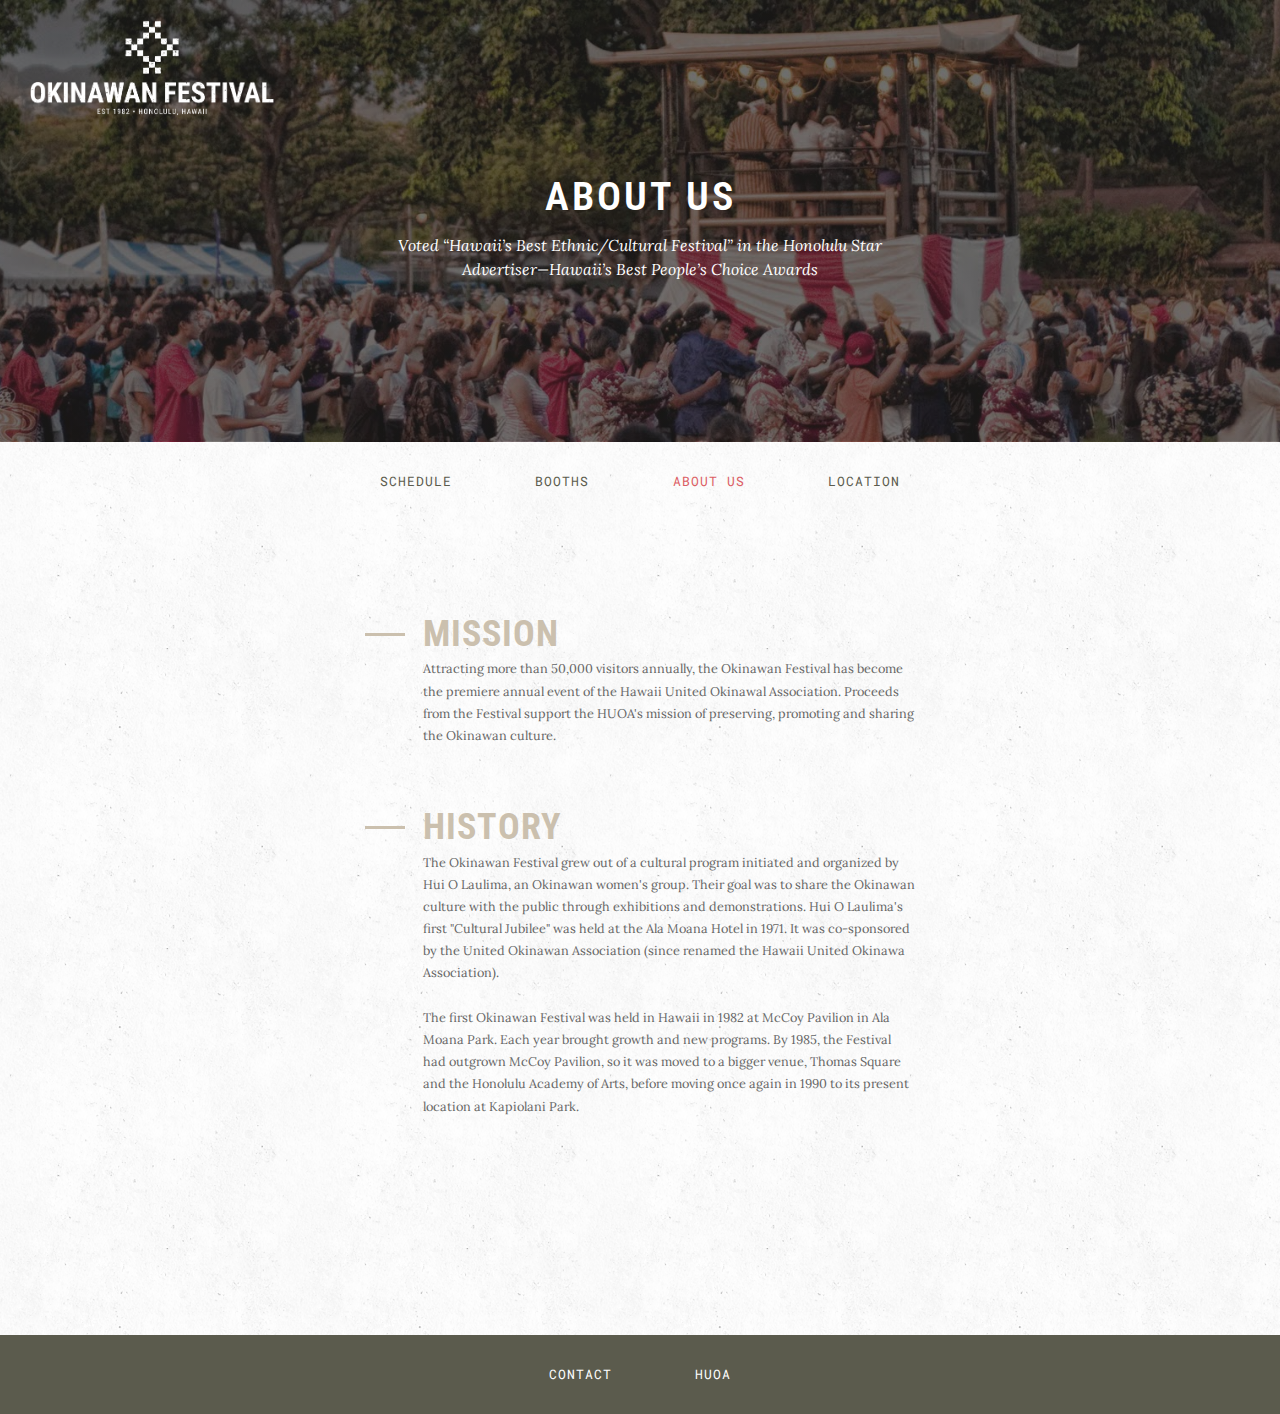
==== commit 9b51dfed: "modify" ====
--- a/about.html
+++ b/about.html
@@ -128,6 +128,7 @@
         
         <p>Attracting more than 50,000 visitors annually, the Okinawan Festival has become the premiere annual event of the Hawaii United Okinawal Association. Proceeds from the Festival support the HUOA's mission of preserving, promoting and sharing the Okinawan culture.</p>
         <br>
+        <br>
         
         <div id="rectangle"></div><h2>HISTORY</h2>
         
--- a/css/style.css
+++ b/css/style.css
@@ -66,7 +66,7 @@
 
 h2 {
   font-family: "Roboto Condensed", Helvetica, Arial, sans-serif;
-  margin: .5em 0; }
+  margin: 0em 0; }
 
 h1 {
   font-size: 1em;
@@ -492,7 +492,7 @@
 /* Main Site Section (Main Content Area) */
 .site-main {
   padding-top: 150px;
-  background: url("/img/white-wall.png");
+  background: url("../img/white-wall.png");
   background-repeat: repeat;
   background-size: auto;
   background-position: top; }
@@ -879,10 +879,10 @@
   overflow: hidden; }
 
 .hero-about {
-  background: -webkit-gradient(linear, left top, left bottom, from(rgba(35, 34, 32, 0.65)), to(rgba(35, 34, 32, 0.65))), url("/img/DSC_9577100904.jpg");
-  background: -webkit-linear-gradient(rgba(35, 34, 32, 0.65), rgba(35, 34, 32, 0.65)), url("/img/DSC_9577100904.jpg");
-  background: -o-linear-gradient(rgba(35, 34, 32, 0.65), rgba(35, 34, 32, 0.65)), url("/img/DSC_9577100904.jpg");
-  background: linear-gradient(rgba(35, 34, 32, 0.65), rgba(35, 34, 32, 0.65)), url("/img/DSC_9577100904.jpg");
+  background: -webkit-gradient(linear, left top, left bottom, from(rgba(35, 34, 32, 0.65)), to(rgba(35, 34, 32, 0.65))), url("../img/DSC_9577100904.jpg");
+  background: -webkit-linear-gradient(rgba(35, 34, 32, 0.65), rgba(35, 34, 32, 0.65)), url("../img/DSC_9577100904.jpg");
+  background: -o-linear-gradient(rgba(35, 34, 32, 0.65), rgba(35, 34, 32, 0.65)), url("../img/DSC_9577100904.jpg");
+  background: linear-gradient(rgba(35, 34, 32, 0.65), rgba(35, 34, 32, 0.65)), url("../img/DSC_9577100904.jpg");
   background-repeat: no-repeat;
   background-size: cover;
   background-position: center;
@@ -899,6 +899,9 @@
   margin: 0 auto;
   width: 50%;
   padding: 1em 0; }
+  div.aboutus h2 {
+    padding-top: 5px;
+    padding-bottom: 3px; }
   div.aboutus p {
     margin-bottom: 15px; }
   div.aboutus p:last-child {
@@ -909,14 +912,14 @@
     background-color: #cbc0ae;
     display: block;
     float: left;
-    margin: 1.9em 1em 7em 0em; }
+    margin: 1.3em 1em 8em 0em; }
   div.aboutus #rectangle {
     height: 3px;
     width: 40px;
     background-color: #cbc0ae;
     display: block;
     float: left;
-    margin: 1.9em 1em 25em 0em; }
+    margin: 1.3em 1em 25em 0em; }
 
 @media (max-width: 767px) {
   div.aboutus {
@@ -929,10 +932,10 @@
       display: none; } }
 
 .hero-schedule {
-  background: -webkit-gradient(linear, left top, left bottom, from(rgba(35, 34, 32, 0.7)), to(rgba(35, 34, 32, 0.7))), url("/img/DSF2089.jpg");
-  background: -webkit-linear-gradient(rgba(35, 34, 32, 0.7), rgba(35, 34, 32, 0.7)), url("/img/DSF2089.jpg");
-  background: -o-linear-gradient(rgba(35, 34, 32, 0.7), rgba(35, 34, 32, 0.7)), url("/img/DSF2089.jpg");
-  background: linear-gradient(rgba(35, 34, 32, 0.7), rgba(35, 34, 32, 0.7)), url("/img/DSF2089.jpg");
+  background: -webkit-gradient(linear, left top, left bottom, from(rgba(35, 34, 32, 0.7)), to(rgba(35, 34, 32, 0.7))), url("../img/DSF2089.jpg");
+  background: -webkit-linear-gradient(rgba(35, 34, 32, 0.7), rgba(35, 34, 32, 0.7)), url("../img/DSF2089.jpg");
+  background: -o-linear-gradient(rgba(35, 34, 32, 0.7), rgba(35, 34, 32, 0.7)), url("../img/DSF2089.jpg");
+  background: linear-gradient(rgba(35, 34, 32, 0.7), rgba(35, 34, 32, 0.7)), url("../img/DSF2089.jpg");
   background-repeat: no-repeat;
   background-size: cover;
   background-position: center;
@@ -972,10 +975,10 @@
   margin-bottom: 5em; }
 
 .hero-booths {
-  background: -webkit-gradient(linear, left top, left bottom, from(rgba(35, 34, 32, 0.65)), to(rgba(35, 34, 32, 0.65))), url("/img/chips.jpg");
-  background: -webkit-linear-gradient(rgba(35, 34, 32, 0.65), rgba(35, 34, 32, 0.65)), url("/img/chips.jpg");
-  background: -o-linear-gradient(rgba(35, 34, 32, 0.65), rgba(35, 34, 32, 0.65)), url("/img/chips.jpg");
-  background: linear-gradient(rgba(35, 34, 32, 0.65), rgba(35, 34, 32, 0.65)), url("/img/chips.jpg");
+  background: -webkit-gradient(linear, left top, left bottom, from(rgba(35, 34, 32, 0.65)), to(rgba(35, 34, 32, 0.65))), url("../img/chips.jpg");
+  background: -webkit-linear-gradient(rgba(35, 34, 32, 0.65), rgba(35, 34, 32, 0.65)), url("../img/chips.jpg");
+  background: -o-linear-gradient(rgba(35, 34, 32, 0.65), rgba(35, 34, 32, 0.65)), url("../img/chips.jpg");
+  background: linear-gradient(rgba(35, 34, 32, 0.65), rgba(35, 34, 32, 0.65)), url("../img/chips.jpg");
   backgrosnd-repeat: no-repeat;
   background-size: cover;
   background-position: center;
@@ -1135,10 +1138,10 @@
 
 /*LOCATION*/
 .hero-location {
-  background: -webkit-gradient(linear, left top, left bottom, from(rgba(35, 34, 32, 0.7)), to(rgba(35, 34, 32, 0.7))), url("/img/_DSF1479.jpg");
-  background: -webkit-linear-gradient(rgba(35, 34, 32, 0.7), rgba(35, 34, 32, 0.7)), url("/img/_DSF1479.jpg");
-  background: -o-linear-gradient(rgba(35, 34, 32, 0.7), rgba(35, 34, 32, 0.7)), url("/img/_DSF1479.jpg");
-  background: linear-gradient(rgba(35, 34, 32, 0.7), rgba(35, 34, 32, 0.7)), url("/img/_DSF1479.jpg");
+  background: -webkit-gradient(linear, left top, left bottom, from(rgba(35, 34, 32, 0.7)), to(rgba(35, 34, 32, 0.7))), url("../img/_DSF1479.jpg");
+  background: -webkit-linear-gradient(rgba(35, 34, 32, 0.7), rgba(35, 34, 32, 0.7)), url("../img/_DSF1479.jpg");
+  background: -o-linear-gradient(rgba(35, 34, 32, 0.7), rgba(35, 34, 32, 0.7)), url("../img/_DSF1479.jpg");
+  background: linear-gradient(rgba(35, 34, 32, 0.7), rgba(35, 34, 32, 0.7)), url("../img/_DSF1479.jpg");
   background-repeat: no-repeat;
   background-size: cover;
   background-position: center;
